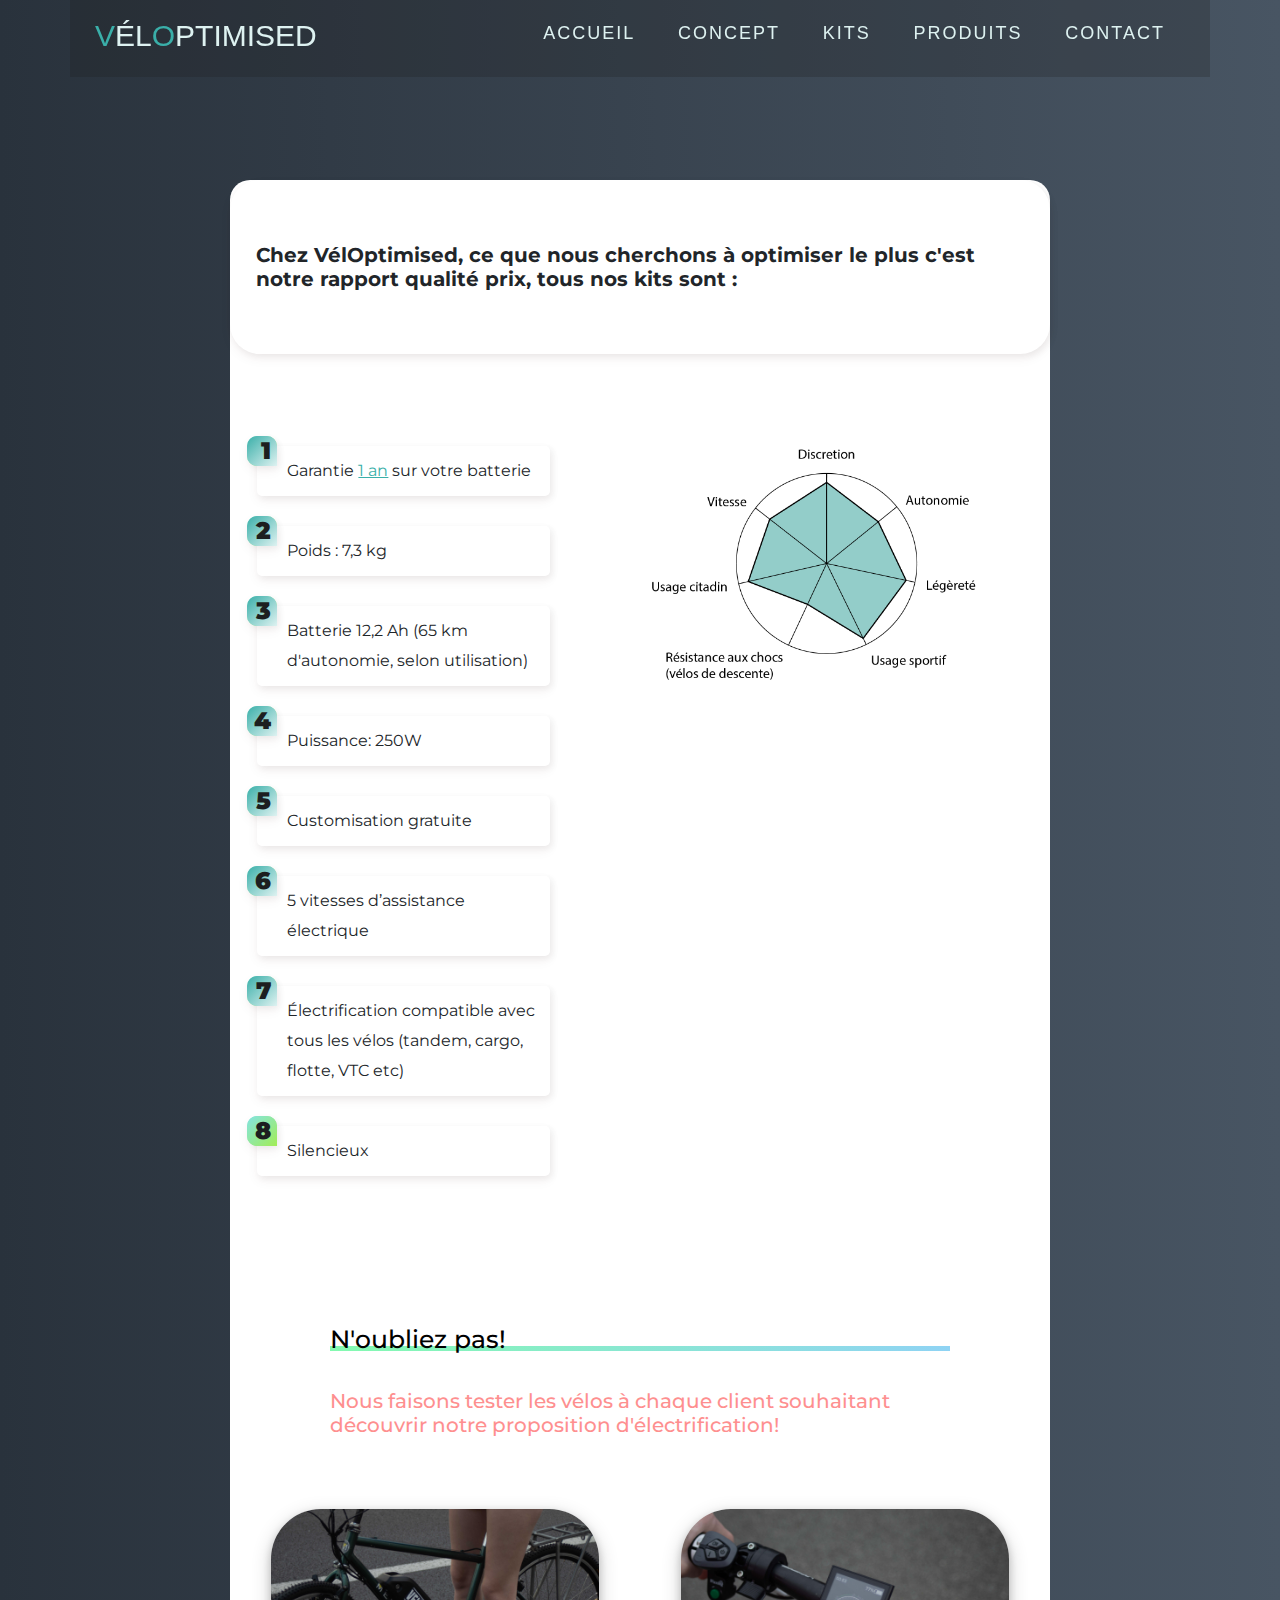
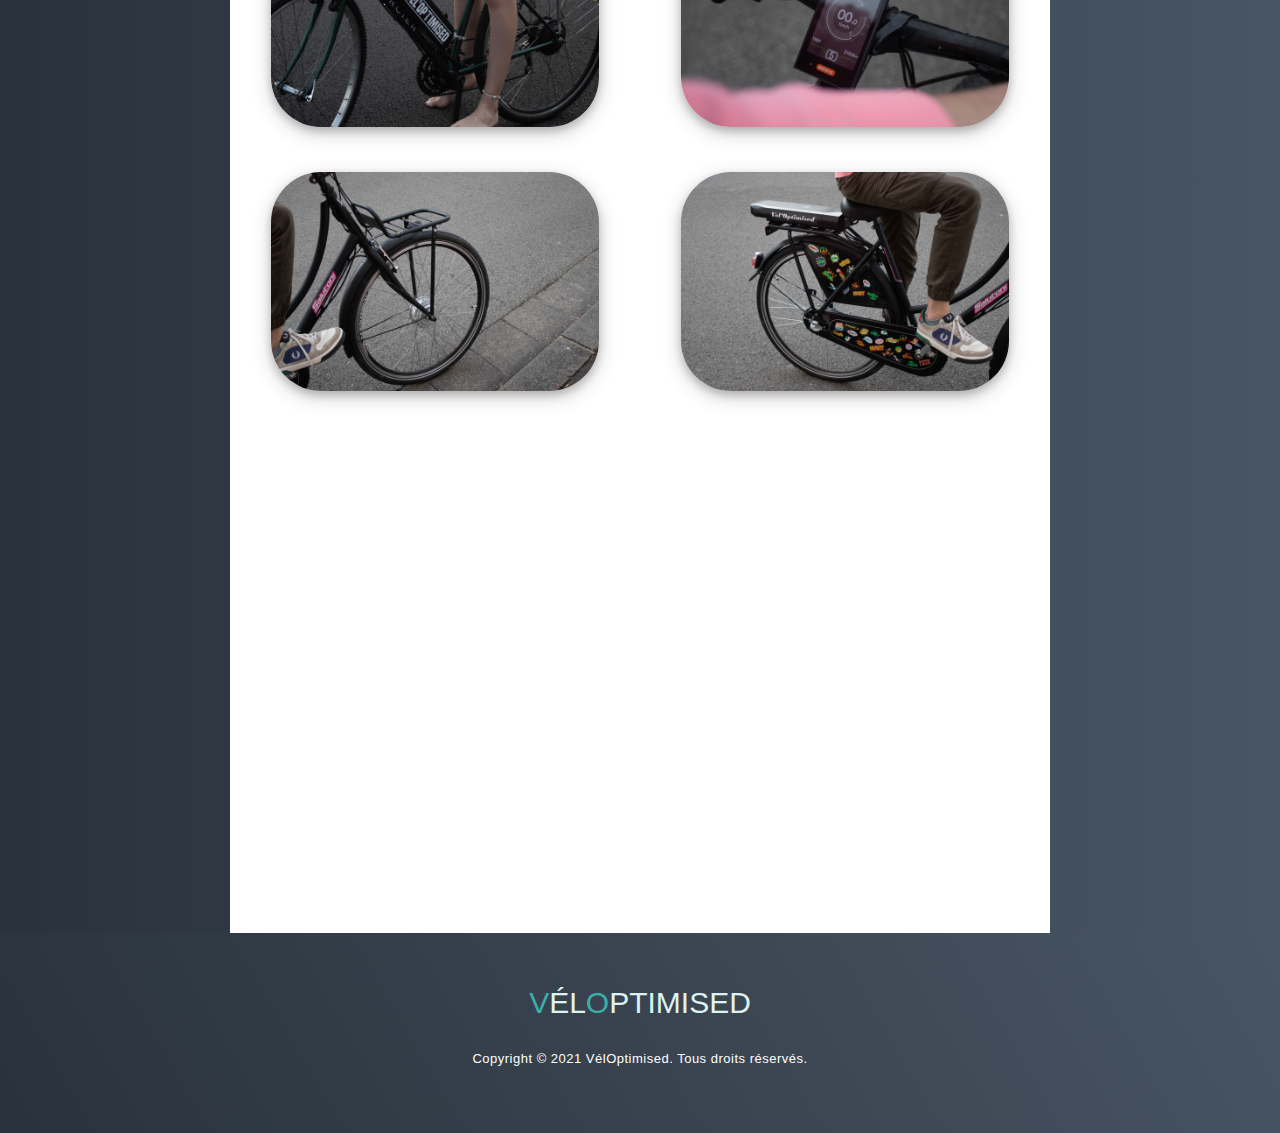
==== produits.html @ c69b6db7 "Added celocity" ====
<!DOCTYPE html>
<html lang="en" dir="ltr">

<head>
  <meta charset="utf-8">
  <meta name="viewport" content="width=device-width, initial-scale=1.0">

  <link rel="icon" href="favicon.ico" />

  <title>Caractéristiques</title>

  <!-- CSS -->
  <link rel="stylesheet" href="css/produitsStyle.css?version=35">
  <!-- GOOGLE FONTS -->
  <link rel="stylesheet" href="https://fonts.googleapis.com/css?family=Montserrat:300, 400, 700&display=swap">
  <!-- BOOTSTRAP CSS -->
  <link rel="stylesheet" href="https://maxcdn.bootstrapcdn.com/bootstrap/4.0.0/css/bootstrap.min.css" integrity="sha384-Gn5384xqQ1aoWXA+058RXPxPg6fy4IWvTNh0E263XmFcJlSAwiGgFAW/dAiS6JXm" crossorigin="anonymous">
    <!-- Query first, then Popper.js, then Bootstrap JS -->
    <script src="https://code.jquery.com/jquery-3.2.1.slim.min.js" integrity="sha384-KJ3o2DKtIkvYIK3UENzmM7KCkRr/rE9/Qpg6aAZGJwFDMVNA/GpGFF93hXpG5KkN" crossorigin="anonymous"></script>
    <script src="https://cdnjs.cloudflare.com/ajax/libs/popper.js/1.12.9/umd/popper.min.js" integrity="sha384-ApNbgh9B+Y1QKtv3Rn7W3mgPxhU9K/ScQsAP7hUibX39j7fakFPskvXusvfa0b4Q" crossorigin="anonymous"></script>
    <script src="https://maxcdn.bootstrapcdn.com/bootstrap/4.0.0/js/bootstrap.min.js" integrity="sha384-JZR6Spejh4U02d8jOt6vLEHfe/JQGiRRSQQxSfFWpi1MquVdAyjUar5+76PVCmYl" crossorigin="anonymous"></script>

</head>


<body>
  <!-- Header -->
  <section id="header">
    <div class="header container">
      <div class="nav-bar">
        <div class="brand">
          <a href="index.html#hero">
            <h1 style="text-decoration: none;"><span>V</span>él<span>O</span>ptimised</h1>
          </a>
        </div>
        <div class="nav-list">
          <div class="hamburger">
            <div class="bar"></div>
          </div>
          <ul>
            <li><a href="index.html#hero" data-after="Home" style="font-weight: 400;">Accueil</a></li>
            <li><a href="index.html#about" data-after="About" style="font-weight: 400;">Concept</a></li>
            <li><a href="index.html#swiperid" data-after="Service" style="font-weight: 400;">Kits</a></li>
            <li><a href="index.html#produit" data-after="Service" style="font-weight: 400;">Produits</a></li>
            <!-- <li><a href="index.html#services" data-after="Service" style="font-weight: 100;">Services</a></li> -->
            <li><a href="contact" data-after="Contact" style="font-weight: 400;">Contact</a></li>
          </ul>
        </div>
      </div>
    </div>
  </section>
  <!-- End Header -->




  <div class="beforeAll" style="background: none;">
    <!-- <div class="intro" style="width: 60%; background-color: white; padding-top: 30px; padding-bottom: 30px; display: flex; flex-direction: column;" >
      <p >
        <h2 style="color:#FE8F8F; font-size: 25px;"class="underline--magical">N'oubliez pas!</h2> 
        <br>
        <h2 style="color:#FE8F8F;">Nous faisons tester les vélos à chaque client souhaitant découvrir notre proposition d'électrification!</h2>
      </p> 
    </div> -->


    <!-- <div class="intro" style="width: 80%;">
      <p >
        <h2 style="color:#FF5C58;"class="underline--magical">Nouveauté:</h2> 
        <h2 style="color:#FF5C58;">Nous faisons tester les vélos à chaque client souhaitant découvrir notre proposition d'électrification!</h2>
      </p> 
    </div> -->
    <div class="all" style="background-color: white; border-radius: 20px;"> 
      
      <div class="intro">
        
        <p>
          <h2>Chez VélOptimised, ce que nous cherchons à optimiser le plus c'est notre rapport qualité prix, tous nos kits sont : </h2>
        </p> 
      </div>

      <div class="caracteristics">
        <ol class="gradient-list">
          <li>Garantie <span style="color: #3AAFA9;text-decoration: underline;">1 an</span> sur votre batterie </li>
          <li>Poids : 7,3 kg</li>
          <li>Batterie 12,2 Ah (65 km d'autonomie, selon utilisation)</li>
          <li>Puissance: 250W </li>
          <li>Customisation gratuite</li>
          <li>5 vitesses d’assistance électrique</li>
          <li>Électrification compatible avec tous les vélos (tandem, cargo, flotte, VTC etc)</li>
          <li>Silencieux</li>
        </ol>
      </div>
      <!-- <div class="img"> -->
        <img class="img" src="img/pPage/betterGraph.png" alt="">
        <!-- <div class="img pasImg" style="flex-direction: column;">
          <p >
            <h2 style="color:#FE8F8F; font-size: 25px;"class="underline--magical">N'oubliez pas!</h2> 
            <br>
            <h2 style="color:#FE8F8F;">Nous faisons tester les vélos à chaque client souhaitant découvrir notre proposition d'électrification!</h2>
          </p> 
        </div> -->
      <!-- </div> -->

      <section id="custo">
        <!-- <img class="customImg" src="./img/custom.jpg" alt="">
      <div class="customRight">
        <h1 >Customisation</h1>
        <p class="custop">Que ce soit « <span>le bolide</span> », « <span>le vélo de loulou</span> » ou « <span>vélociraptor</span> », vous pouvez personnaliser votre vélo avec le nom que vous voulez, et <i style="font-weight: 600;" class="underline--magical">sans frais</i>.</p>
      </div> -->

      
      <p >
            <h2 style="color:#FE8F8F; font-size: 25px;"class="underline--magical">N'oubliez pas!</h2> 
            <br>
            <h2 style="color:#FE8F8F;">Nous faisons tester les vélos à chaque client souhaitant découvrir notre proposition d'électrification!</h2>
          </p> 
      </section>
      
      <div class="reviews">
      
        
        <img src="img/pPage/IMG_1707.jpg" alt="">
        <img src="img/pPage/vel3.jpg" alt="">
        <img src="img/pPage/vel5.jpg" alt="">
        <img src="img/pPage/vel6.jpg" alt="">
      </div>


    </div>
    
    <!-- old custo-->
  </div>
  





  <!-- Footer -->
  <section id="footer">
    <div class="footer container">
      <div class="brand">
        <h1><span>V</span>él<span>O</span>ptimised</h1>
      </div>
      <h2></h2>
      <p>Copyright © 2021 VélOptimised. Tous droits réservés.</p>
    </div>
  </section>
  <!-- End Footer -->
  <script src="./app.js"></script>
</body>

</html>
---- css/produitsStyle.css ----
@import "template.css";

body {
  background-image: linear-gradient(90deg, #29323c 0%, #485563 100%) !important;
  max-width: 100%;
  height: 90%;
}

span {
  color: #3aafa9;
}

.beforeAll {
  margin: 20vh 18vw -15vh 18vw !important;
  background-color: white;
  border-radius: 50px !important;
}

/* .befBeforeAll {
	padding: 0 10vw 0 10vw;
} */

.all {
  display: grid;
  grid-template-columns: 1fr 1fr;
  grid-template-rows: 10% 1fr 100px 2fr;
  /* margin: 20vh 20vh -20vh 20vh; */

  font-size: 16px;
  line-height: 30px;
  /* padding: 0 5vh 0 5vh; */
  font-size: 16px;
  font-family: "Montserrat";
}

.intro {
  grid-column-start: 1;
  grid-column-end: 4;
  grid-row-start: 1;

  display: flex;
  justify-content: center;
  align-items: center;
  margin-bottom: 5vh;

  box-shadow: 0.25rem 0.25rem 0.6rem rgba(0, 0, 0, 0.05),
    0 0.5rem 1.125rem rgba(75, 0, 0, 0.05);
  border-radius: 30px;
  height: 70%;
  font-size: 16px;
  font-family: "Montserrat";
}

.intro h2 {
  font-weight: 700;
  margin: auto 2vw;
}

.caracteristic {
  grid-column-start: 1;
  grid-column-end: 2;
  grid-row-start: 2;
  margin-bottom: 10vh;
}

/* LIST STYLE */

/* box-shadow */
ol.gradient-list > li::before,
ol.gradient-list > li {
  box-shadow: 0.25rem 0.25rem 0.6rem rgba(0, 0, 0, 0.05),
    0 0.5rem 1.125rem rgba(75, 0, 0, 0.05);
}

/*** STYLE ***/
*,
*:before,
*:after {
  box-sizing: border-box;
}

ol.gradient-list {
  counter-reset: gradient-counter;
  list-style: none;
  margin: 1.75rem 0;
  padding: 0 10vh 0 3vh;
}
ol.gradient-list > li {
  background: white;
  border-radius: 0 0.5rem 0.5rem 0.5rem;
  counter-increment: gradient-counter;
  margin-top: 1rem;
  min-height: 3rem;
  padding: 1rem 1rem 1rem 3rem;
  position: relative;
}
ol.gradient-list > li::before,
ol.gradient-list > li::after {
  background: linear-gradient(135deg, #83e4e2 0%, #a2ed56 100%);
  border-radius: 1rem 1rem 0 1rem;
  content: "";
  height: 3rem;
  left: -1rem;
  overflow: hidden;
  position: absolute;
  top: -1rem;
  width: 3rem;
}
ol.gradient-list > li::before {
  align-items: flex-end;
  content: counter(gradient-counter);
  color: #1d1f20;
  display: flex;
  font: 900 1.5em/1 "Montserrat";
  justify-content: flex-end;
  padding: 0.125em 0.25em;
  z-index: 1;
}
ol.gradient-list > li:nth-child(10n + 1):before {
  background: linear-gradient(135deg, #3aafa9 0%, #def2f1 100%);
}
ol.gradient-list > li:nth-child(10n + 2):before {
  background: linear-gradient(135deg, #3aafa9 0%, #def2f1 100%);
}
ol.gradient-list > li:nth-child(10n + 3):before {
  background: linear-gradient(135deg, #3aafa9 0%, #def2f1 100%);
}
ol.gradient-list > li:nth-child(10n + 4):before {
  background: linear-gradient(135deg, #3aafa9 0%, #def2f1 100%);
}
ol.gradient-list > li:nth-child(10n + 5):before {
  background: linear-gradient(135deg, #3aafa9 0%, #def2f1 100%);
}
ol.gradient-list > li:nth-child(10n + 6):before {
  background: linear-gradient(135deg, #3aafa9 0%, #def2f1 100%);
}
ol.gradient-list > li:nth-child(10n + 7):before {
  background: linear-gradient(135deg, #3aafa9 0%, #def2f1 100%);
}
ol.gradient-list > li + li {
  margin-top: 3rem;
}

/* End LIST STYLE */

.img {
  grid-column-start: 2;
  grid-column-end: 3;
  grid-row-start: 2;

  /* padding: 10vh; */
  /* box-shadow: 0.25rem 0.25rem 0.6rem rgba(0, 0, 0, 0.05), 0 0.5rem 1.125rem rgba(75, 0, 0, 0.05); */
  border-radius: 50px;

  display: flex;
  justify-content: center;
  align-items: center;

  width: 95%;
  height: auto;
}

.img > img {
  /* width: 100%;
	height: 100%; */

  width: fit-content;
}

.underline--magical {
  color: black !important;
  background-image: linear-gradient(120deg, #84fab0 0%, #8fd3f4 100%);
  background-repeat: no-repeat;
  background-size: 100% 0.2em;
  background-position: 0 88%;
  transition: background-size 0.25s ease-in;
}

.underline--magical:hover {
  background-size: 100% 88%;
}

#custo {
  /* display: grid;
  grid-column: 1/3;
  grid-row-start: 3;
  grid-template-columns: 1fr 1fr;
  grid-template-rows: 1fr;
  margin-bottom: 50px;
  margin-top: -100px; */

  display: block;
  padding: 20px 100px;
  margin-top: 100px;
  grid-row-start: 3;
  grid-column: 1/3;
}

.customRight p {
  margin-top: 50px;
  font-size: 2rem !important;
  line-height: 2.5rem !important;
  font-weight: 300 !important;
  letter-spacing: 0.05rem !important;
}

#custo img {
  width: 300px;
  height: 300px;
  margin-right: 0;
  border-radius: 5px;
  margin-left: auto;
  margin-right: auto;
}

/* REVIEWS */

.reviews {
  grid-column-start: 1;
  grid-column-end: 3;
  grid-row-start: 3;
  margin-top: 30vh !important;
  margin-bottom: 40vh;

  display: flex;
  flex-wrap: wrap;
  justify-content: space-around;
}

.reviews > img {
  width: 40%;
  height: auto;
  border-radius: 50px;
  margin-top: 5vh;
  box-shadow: 0 4px 8px 0 rgba(0, 0, 0, 0.2), 0 6px 20px 0 rgba(0, 0, 0, 0.19);
}

/* .card {
	position: fixed;
	margin: 40vh 5vh 10vh 5vh;
    display: flex;
    background-color: white;
    flex-direction: column;
    align-items: center;
    /* padding: 10% 0 2% 0; 
    width: 35%; */
/* padding: 8rem 0 2rem 0;
    box-shadow: 0 4px 8px 0 rgba(0, 0, 0, 0.2), 0 6px 20px 0 rgba(0, 0, 0, 0.19);
    background-image: url("../img/pPage/bg-pattern-card.svg");
    background-repeat: repeat-x;
    background-size: 62.30529595015577vh;
	flex-grow: 1;
	border-radius: 40px;
	-webkit-backdrop-filter: hue-rotate(99deg);
}  */

/* .card:last-child {
	filter: hue-rotate(99deg);
} */

/* .card img {
	border-radius: 50%;
    border: 5px solid white;
    background-color: white;
	width: 15vh;
	margin-top: 9vh;
}

.card span {
    color: #a2b29f;
    margin: 7px;
}

.description {
	padding: 1vh 1.5vw 3vh 1.5vw;
} */

/* End REVIEWS */

@media only screen and (max-width: 1200px) {
  #custo {
    /* grid-column-start: 1;
    grid-row-start: 3;
    display: grid;
    grid-template-columns: 1fr;
    grid-template-rows: 1fr 1fr;
    margin-top: 800px;
    margin-bottom: -200px;
    width: 60vw;
    padding: 0 8vw 0 8vw; */
    grid-row-start: 4;
  }

  .customRight {
    padding: 1.25rem;
  }
  .customRight p {
    margin-top: 50px;
    font-size: 1.75rem !important;
    line-height: 2.5rem !important;
    font-weight: 300 !important;
    letter-spacing: 0.05rem !important;
  }

  .all {
    display: grid;
    grid-template-columns: 1fr 1fr;
    grid-template-rows: 10% 12% 1fr 100px 50%;
  }

  .intro {
    /* font-size: 13px; */
    padding: 5vh 3vw;
  }

  .img {
    grid-column-start: 1;
    grid-column-end: 4;
    grid-row-start: 2;

    display: flex;
    justify-content: center;
    align-items: center;
    width: 60%;
    margin-left: auto;
    margin-right: auto;
    /* height: 60%; */
  }

  .caracteristic {
    grid-column-start: 1;
    grid-column-end: 4;
    grid-row-start: 3;
  }

  .reviews {
    margin-top: 0 !important;
    grid-column-start: 1;
    grid-column-end: 4;
    grid-row-start: 5;
    display: flex;
    flex-direction: column;
    justify-content: center;
    align-items: center;
  }

  .reviews h1 {
    margin-top: 55vh;
  }

  .reviews .card {
    margin: 20px 0;
  }

  .reviews .card img:last-child {
    visibility: hidden;
  }
}

@media only screen and (max-width: 1200px) {
  .nouveaute.intro p h2 {
    background-color: red;
    font-size: 12px;
  }
  .intro h2 {
    font-size: 16px;
  }
  .all {
    grid-template-columns: 1fr;
    grid-template-rows: 10% 40vh 1fr;
  }
  .img {
    width: 40vw;
    height: auto;
  }
  .pasImg {
    display: none;
  }
  .reviews img {
    width: 80%;
  }
  .caracteristic {
    margin-top: -30vh !important;
  }
}

@media only screen and (max-width: 750px) {
  .all {
    grid-template-columns: 1fr;
    grid-template-rows: 10% 40vh 1fr 1fr;
  }
  .img {
    width: 90%;
    height: auto;
  }

  .beforeAll {
    margin: 20vh 8vw -15vh 8vw !important;
  }
  #custo {
    /* margin: 1000px 0 -200px 0px !important;
    grid-column-start: 1;
    grid-row-start: 3; */
  }
  #custo img {
    width: 100%;
    height: 350px;
  }
}
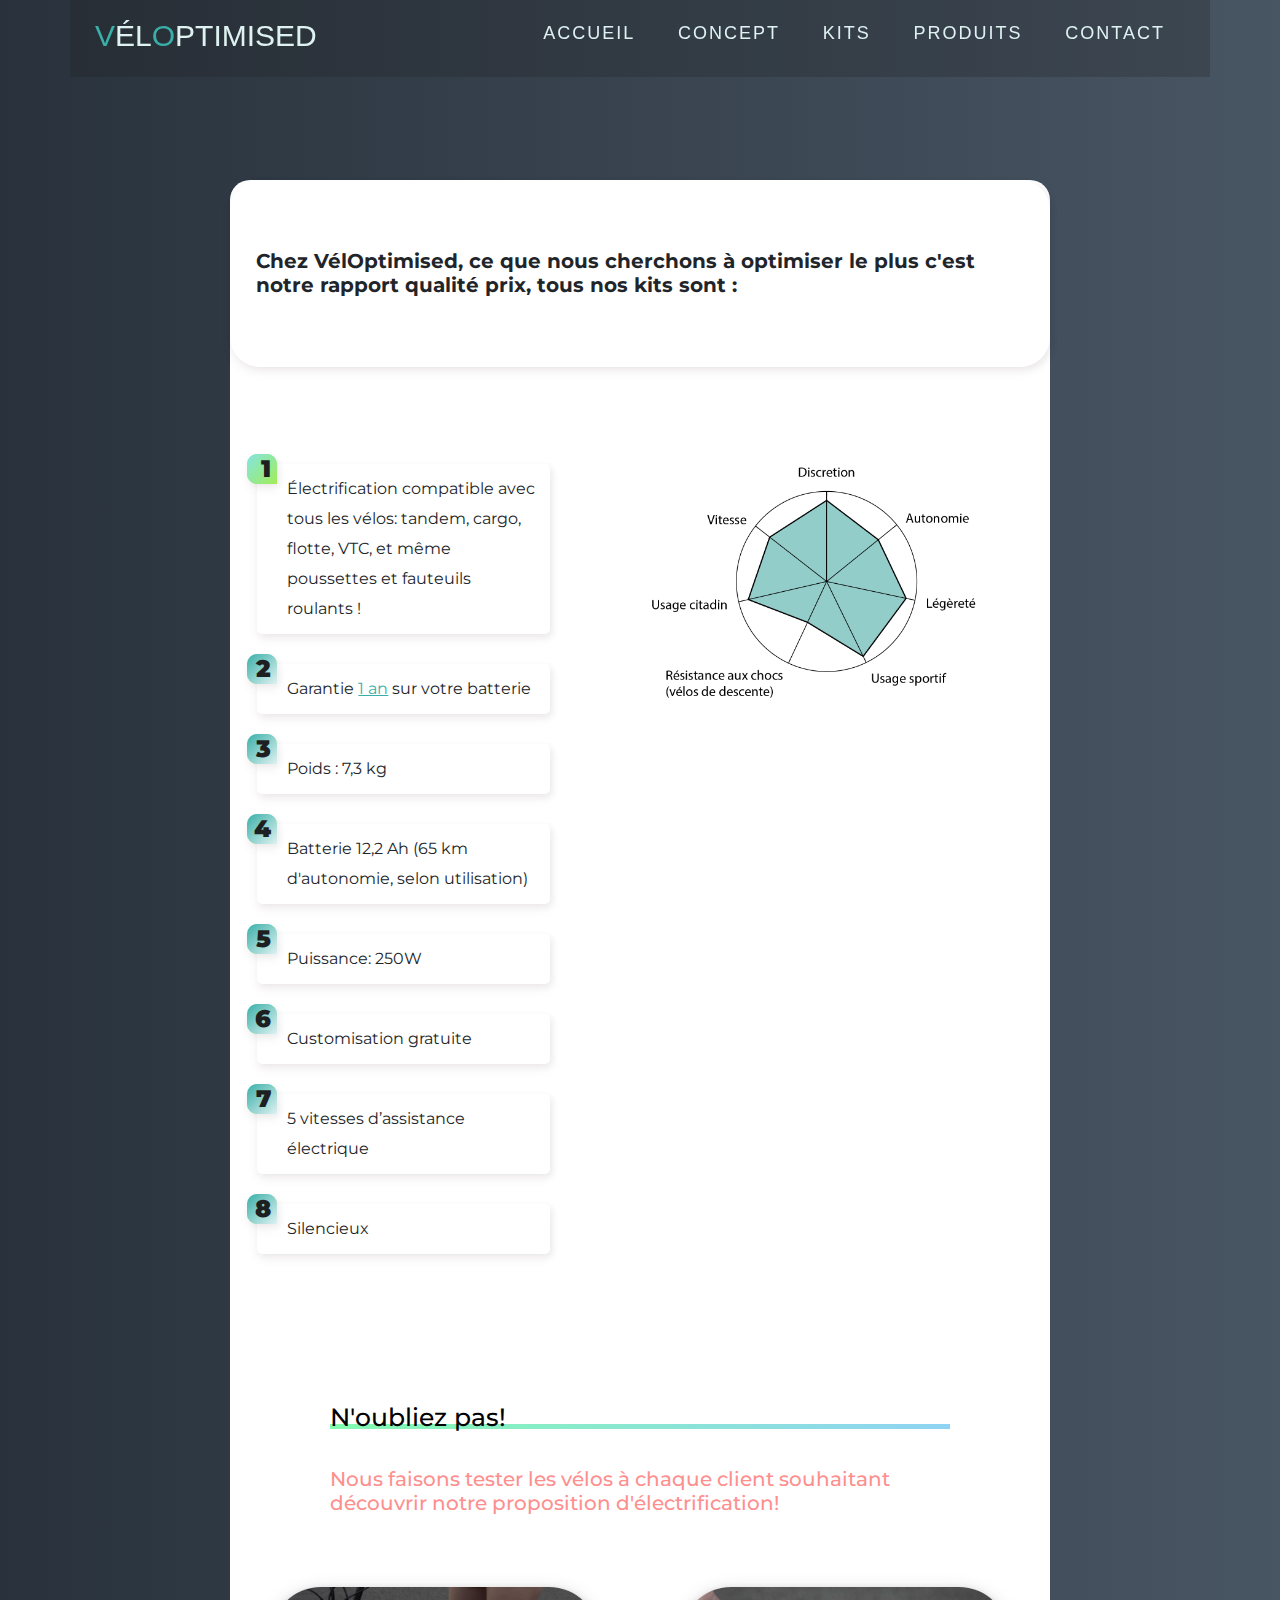
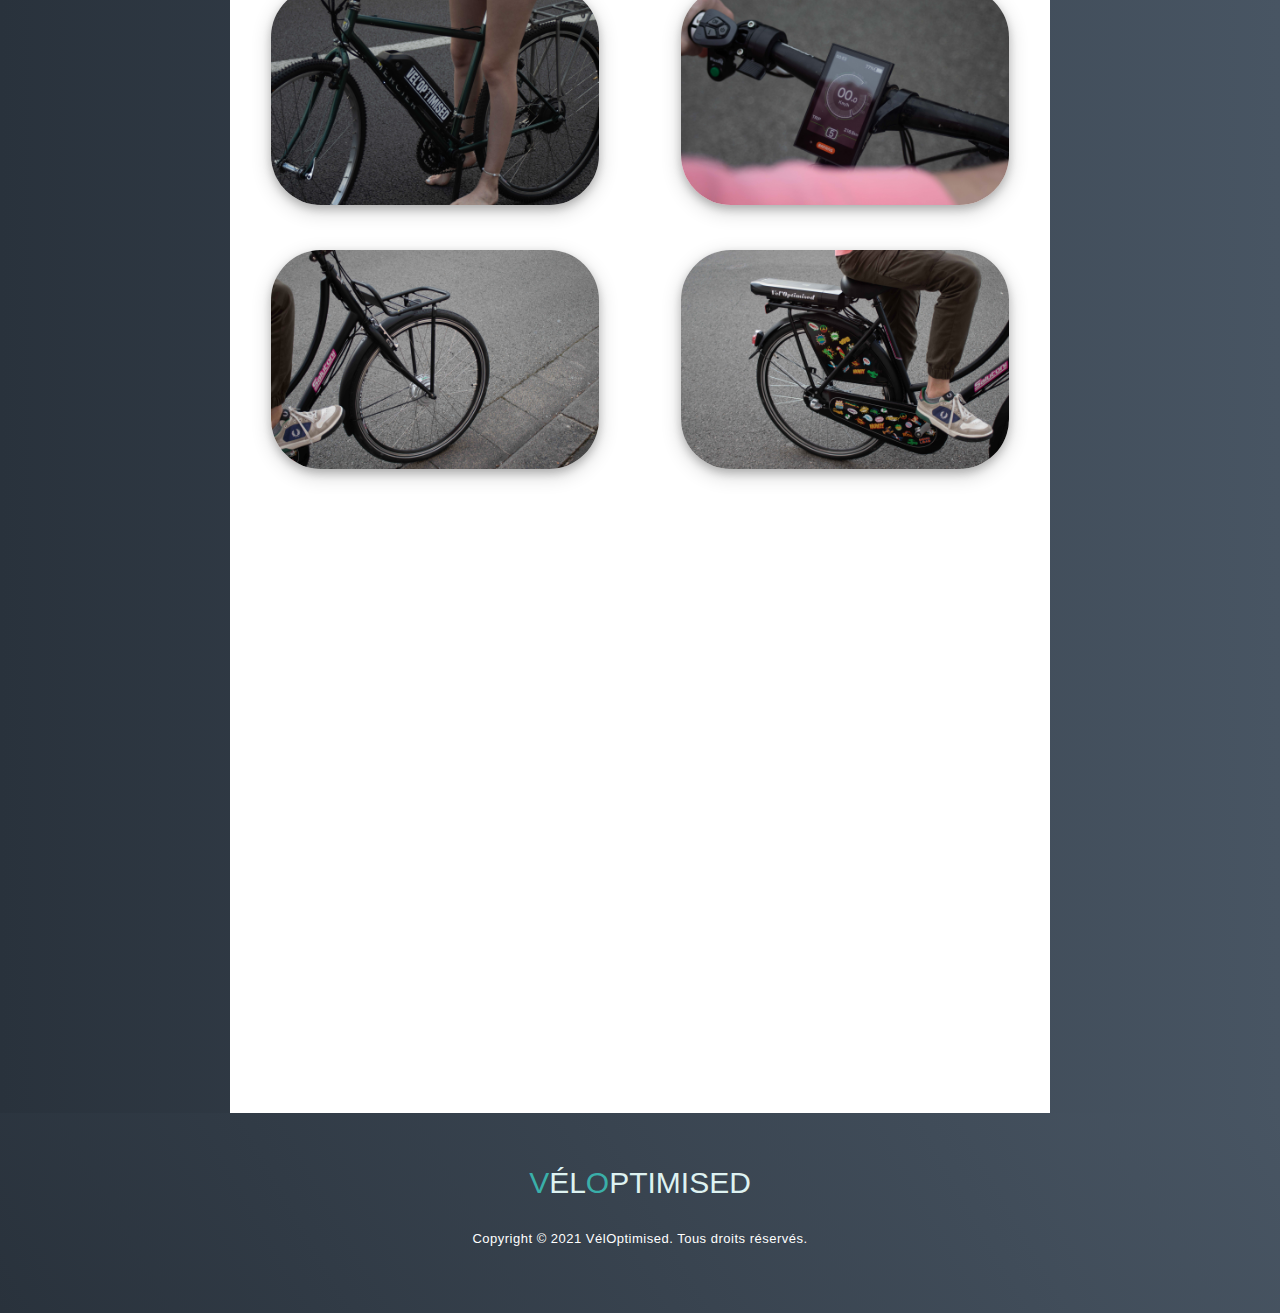
==== commit 6ffc03be: "added lazy loading" ====
--- a/produits.html
+++ b/produits.html
@@ -10,7 +10,7 @@
   <title>Caractéristiques</title>
 
   <!-- CSS -->
-  <link rel="stylesheet" href="css/produitsStyle.css?version=35">
+  <link rel="stylesheet" href="css/produitsStyle.css?version=36">
   <!-- GOOGLE FONTS -->
   <link rel="stylesheet" href="https://fonts.googleapis.com/css?family=Montserrat:300, 400, 700&display=swap">
   <!-- BOOTSTRAP CSS -->
@@ -81,13 +81,13 @@
 
       <div class="caracteristics">
         <ol class="gradient-list">
+          <li>Électrification compatible avec tous les vélos: tandem, cargo, flotte, VTC, et même poussettes et fauteuils roulants !</li>
           <li>Garantie <span style="color: #3AAFA9;text-decoration: underline;">1 an</span> sur votre batterie </li>
           <li>Poids : 7,3 kg</li>
           <li>Batterie 12,2 Ah (65 km d'autonomie, selon utilisation)</li>
           <li>Puissance: 250W </li>
           <li>Customisation gratuite</li>
           <li>5 vitesses d’assistance électrique</li>
-          <li>Électrification compatible avec tous les vélos (tandem, cargo, flotte, VTC etc)</li>
           <li>Silencieux</li>
         </ol>
       </div>
--- a/css/produitsStyle.css
+++ b/css/produitsStyle.css
@@ -116,9 +116,9 @@
   padding: 0.125em 0.25em;
   z-index: 1;
 }
-ol.gradient-list > li:nth-child(10n + 1):before {
-  background: linear-gradient(135deg, #3aafa9 0%, #def2f1 100%);
-}
+/* ol.gradient-list > li:nth-child(10n + 1):before {
+  background: linear-gradient(135deg, #3aafa9 0%, #def2f1 100%);
+} */
 ol.gradient-list > li:nth-child(10n + 2):before {
   background: linear-gradient(135deg, #3aafa9 0%, #def2f1 100%);
 }
@@ -135,6 +135,9 @@
   background: linear-gradient(135deg, #3aafa9 0%, #def2f1 100%);
 }
 ol.gradient-list > li:nth-child(10n + 7):before {
+  background: linear-gradient(135deg, #3aafa9 0%, #def2f1 100%);
+}
+ol.gradient-list > li:nth-child(10n + 8):before {
   background: linear-gradient(135deg, #3aafa9 0%, #def2f1 100%);
 }
 ol.gradient-list > li + li {
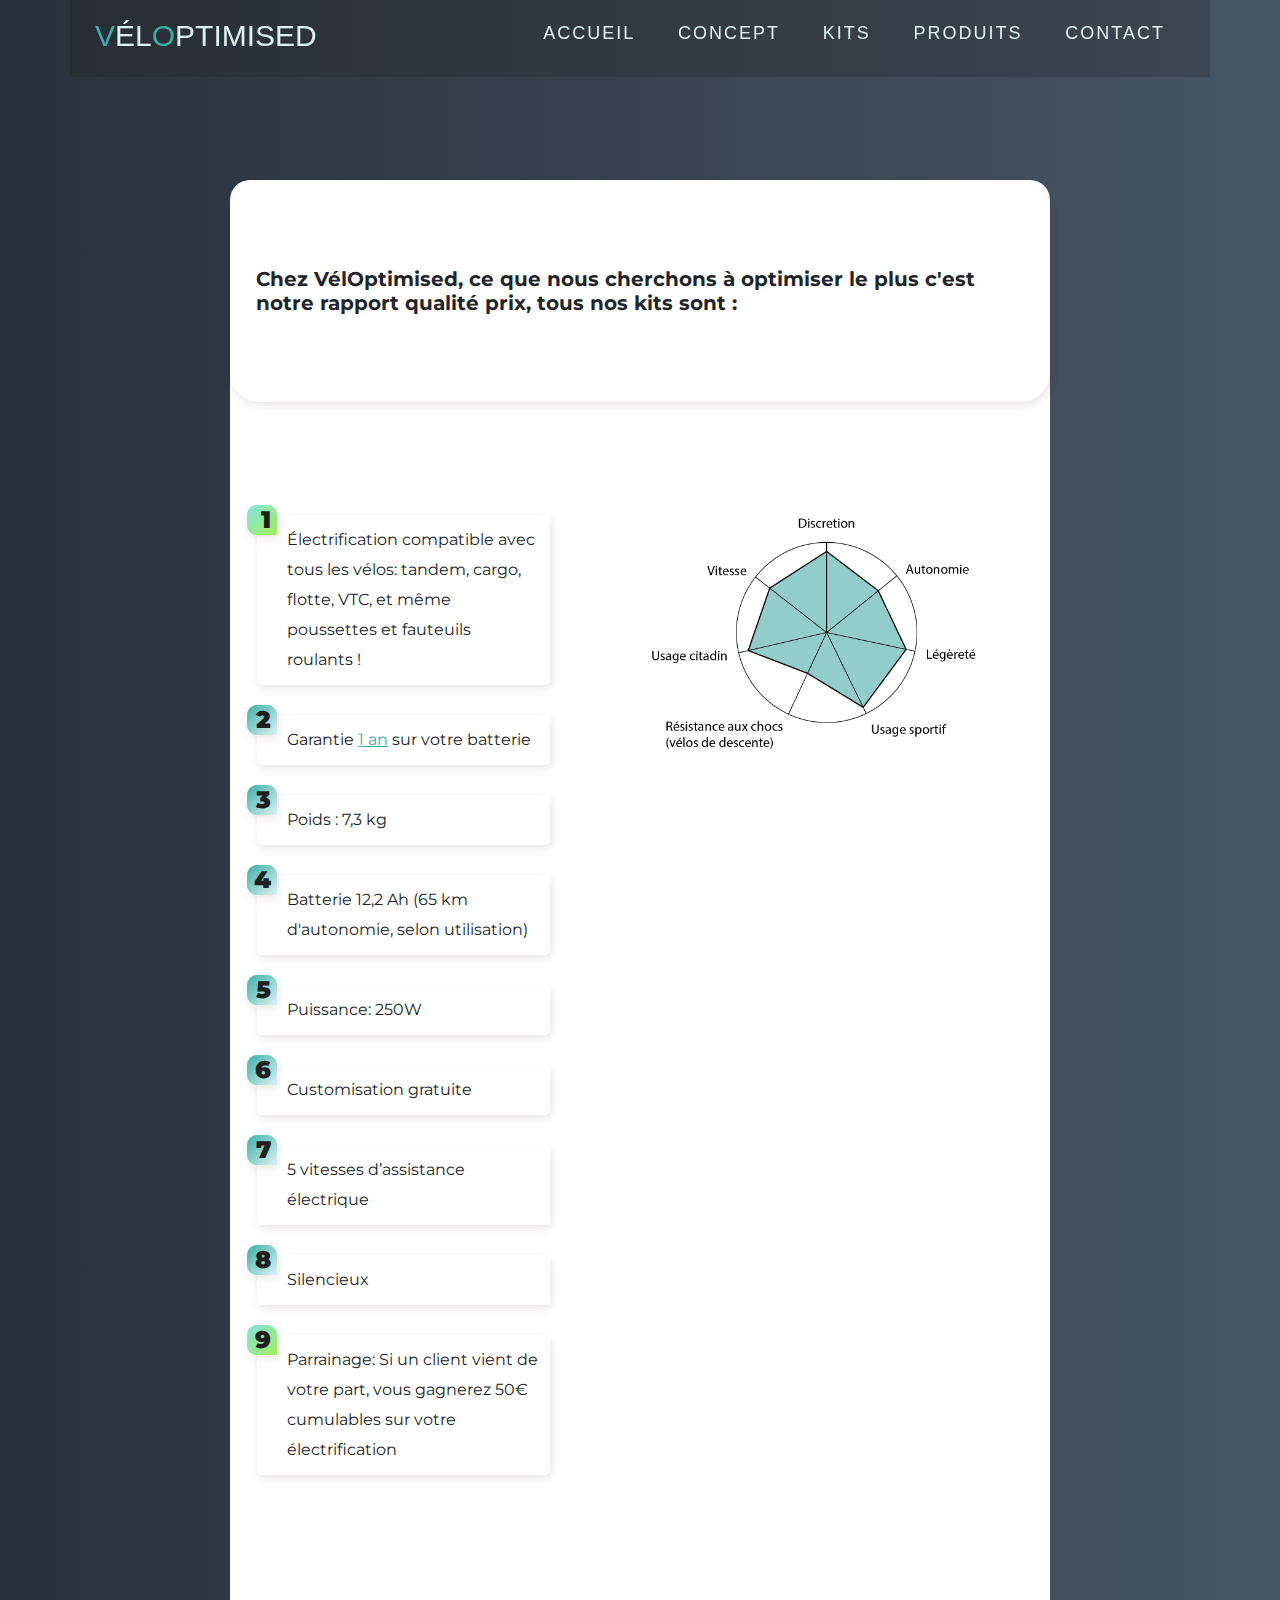
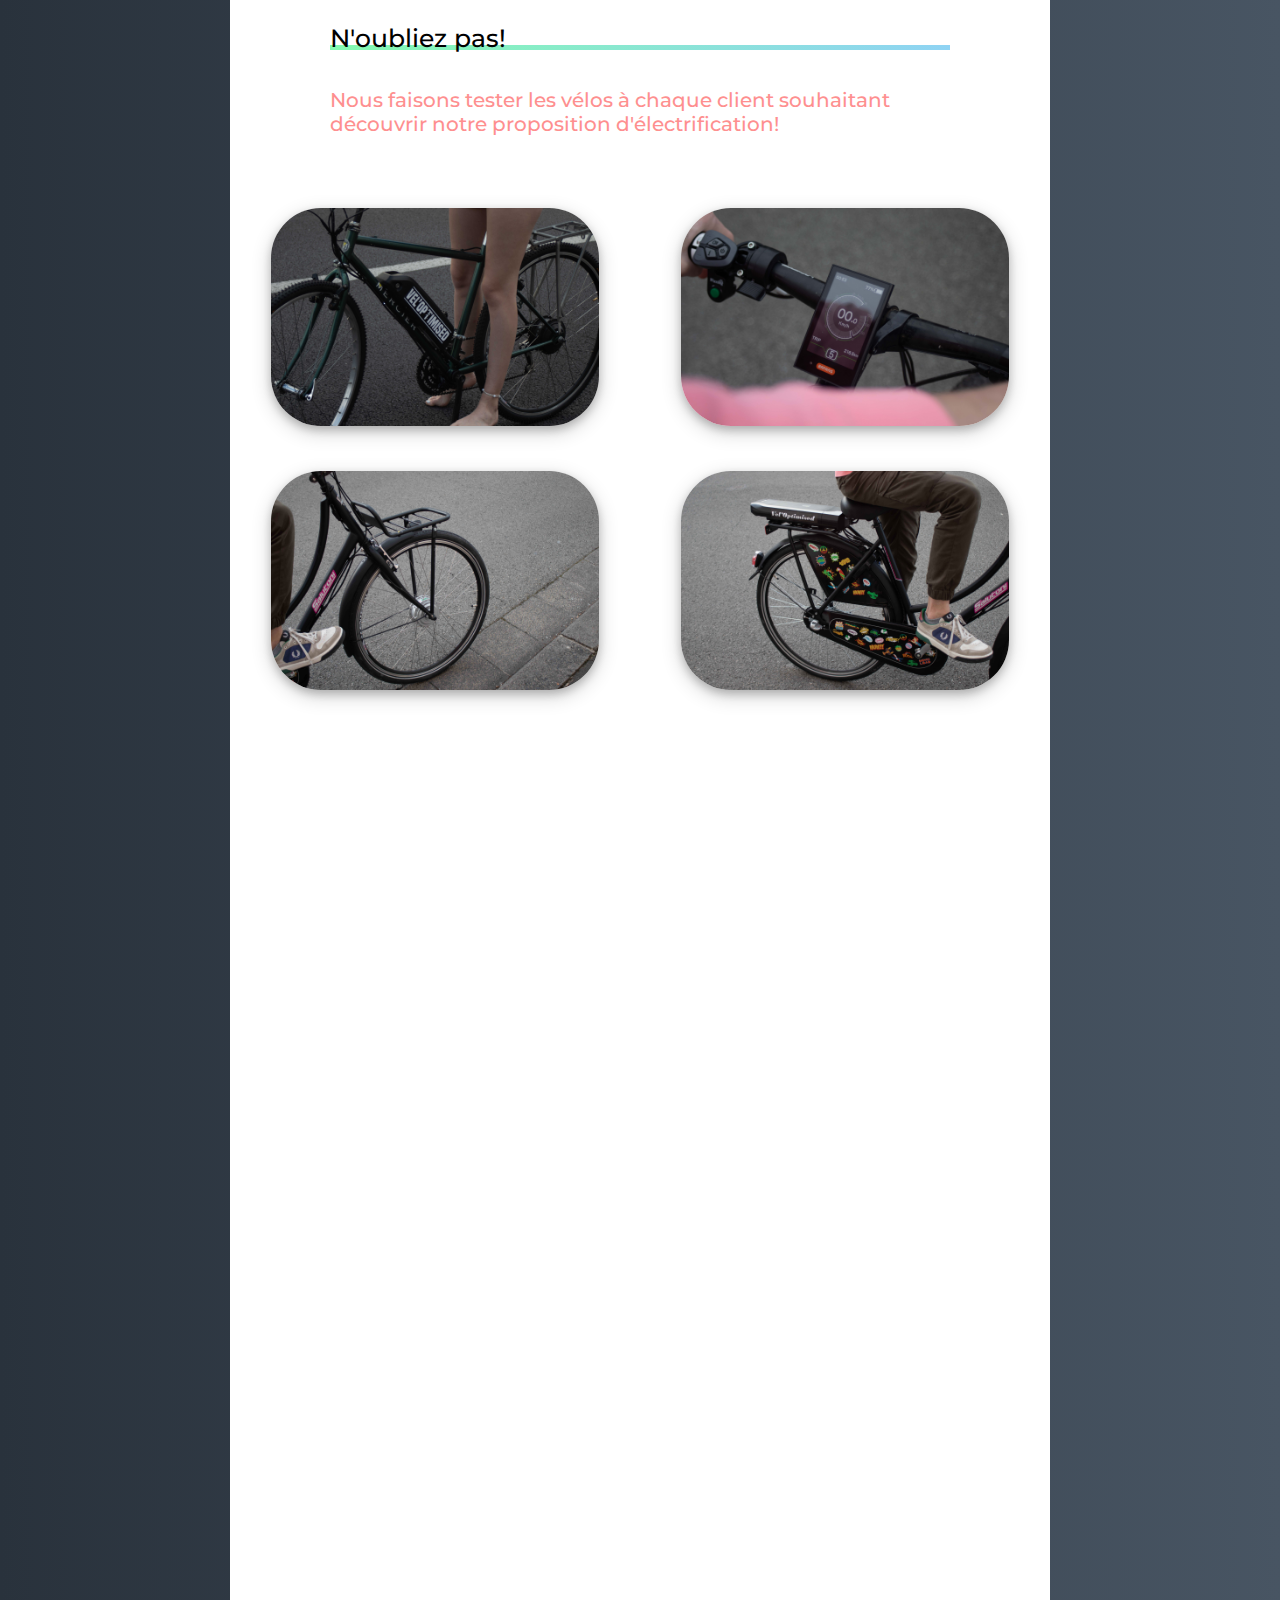
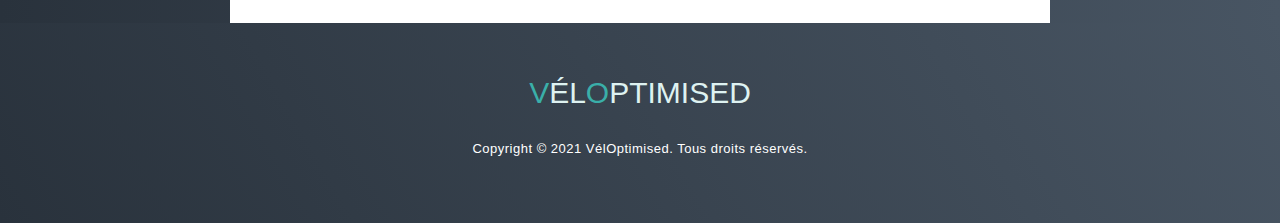
==== commit 9c642778: "nouvelle vignette et choix text pub" ====
--- a/produits.html
+++ b/produits.html
@@ -89,6 +89,7 @@
           <li>Customisation gratuite</li>
           <li>5 vitesses d’assistance électrique</li>
           <li>Silencieux</li>
+          <li>Parrainage: Si un client vient de votre part, vous gagnerez 50€ cumulables sur votre électrification</li>
         </ol>
       </div>
       <!-- <div class="img"> -->
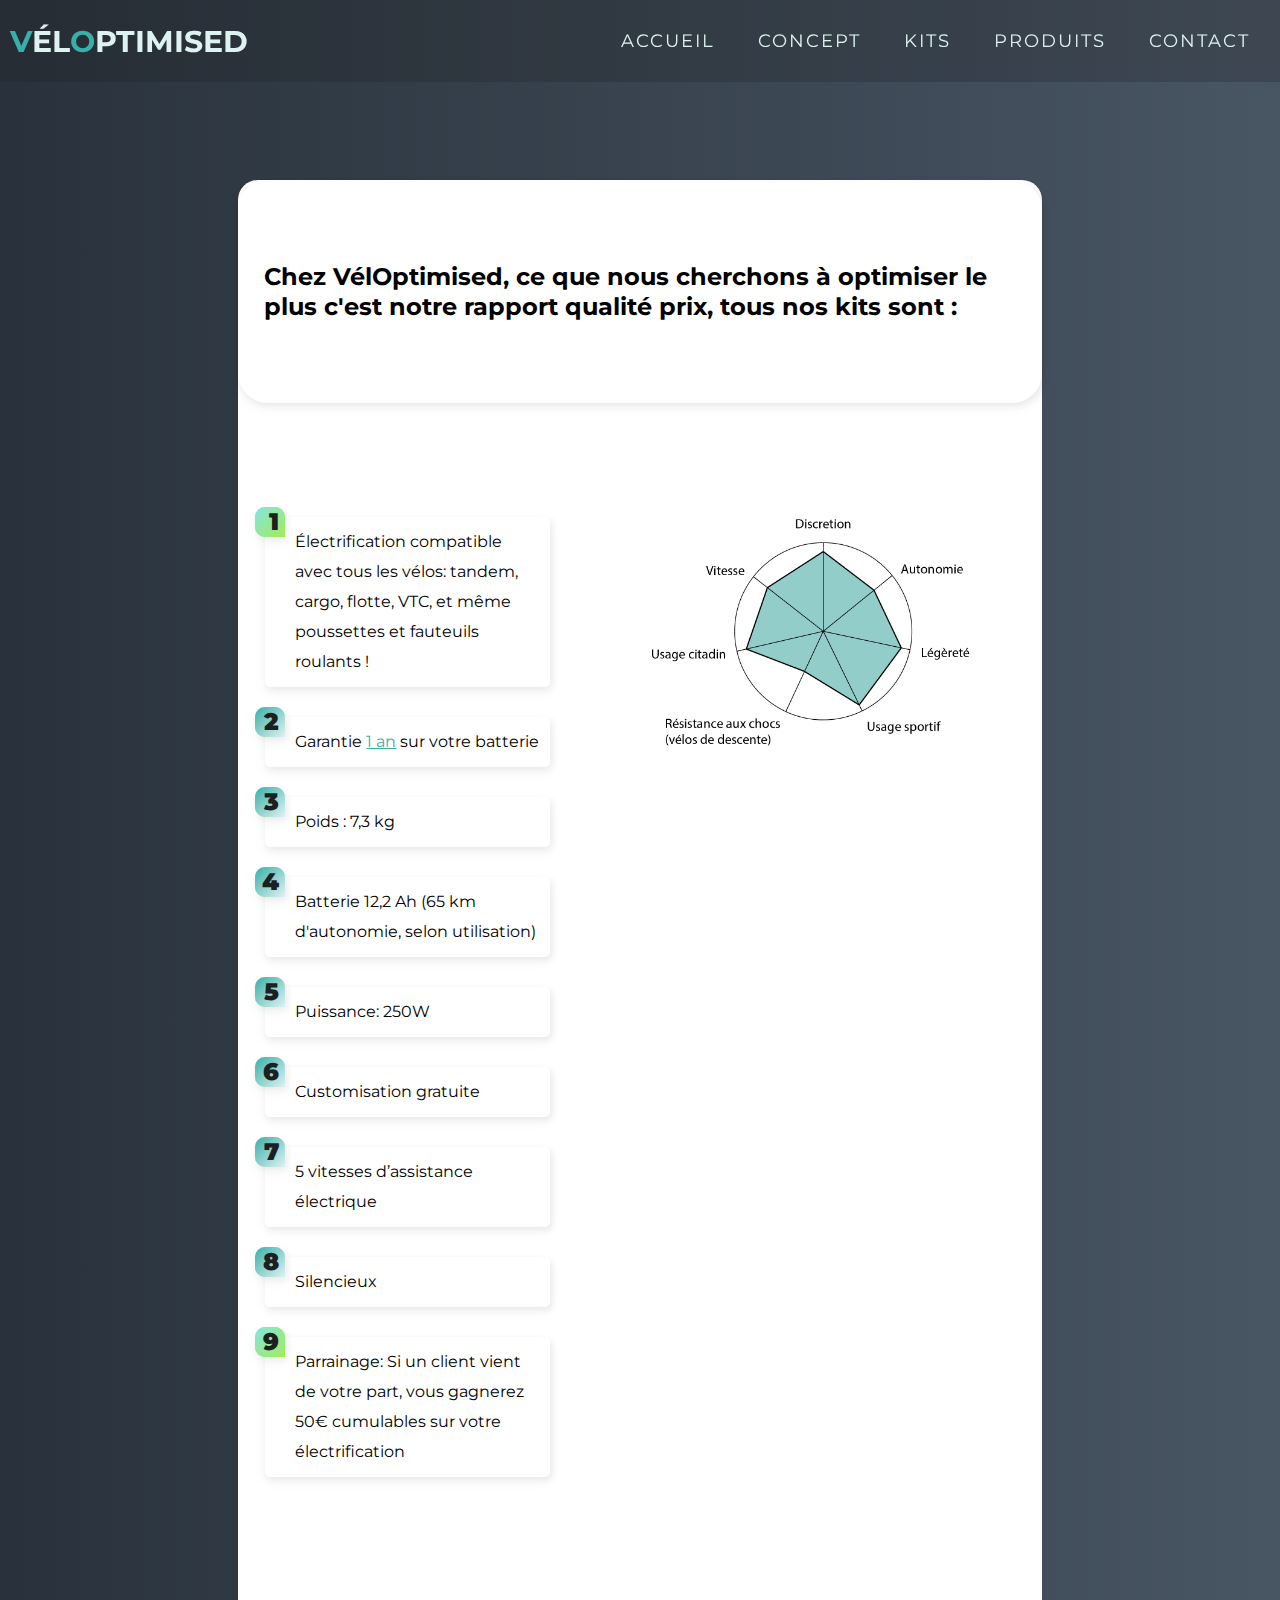
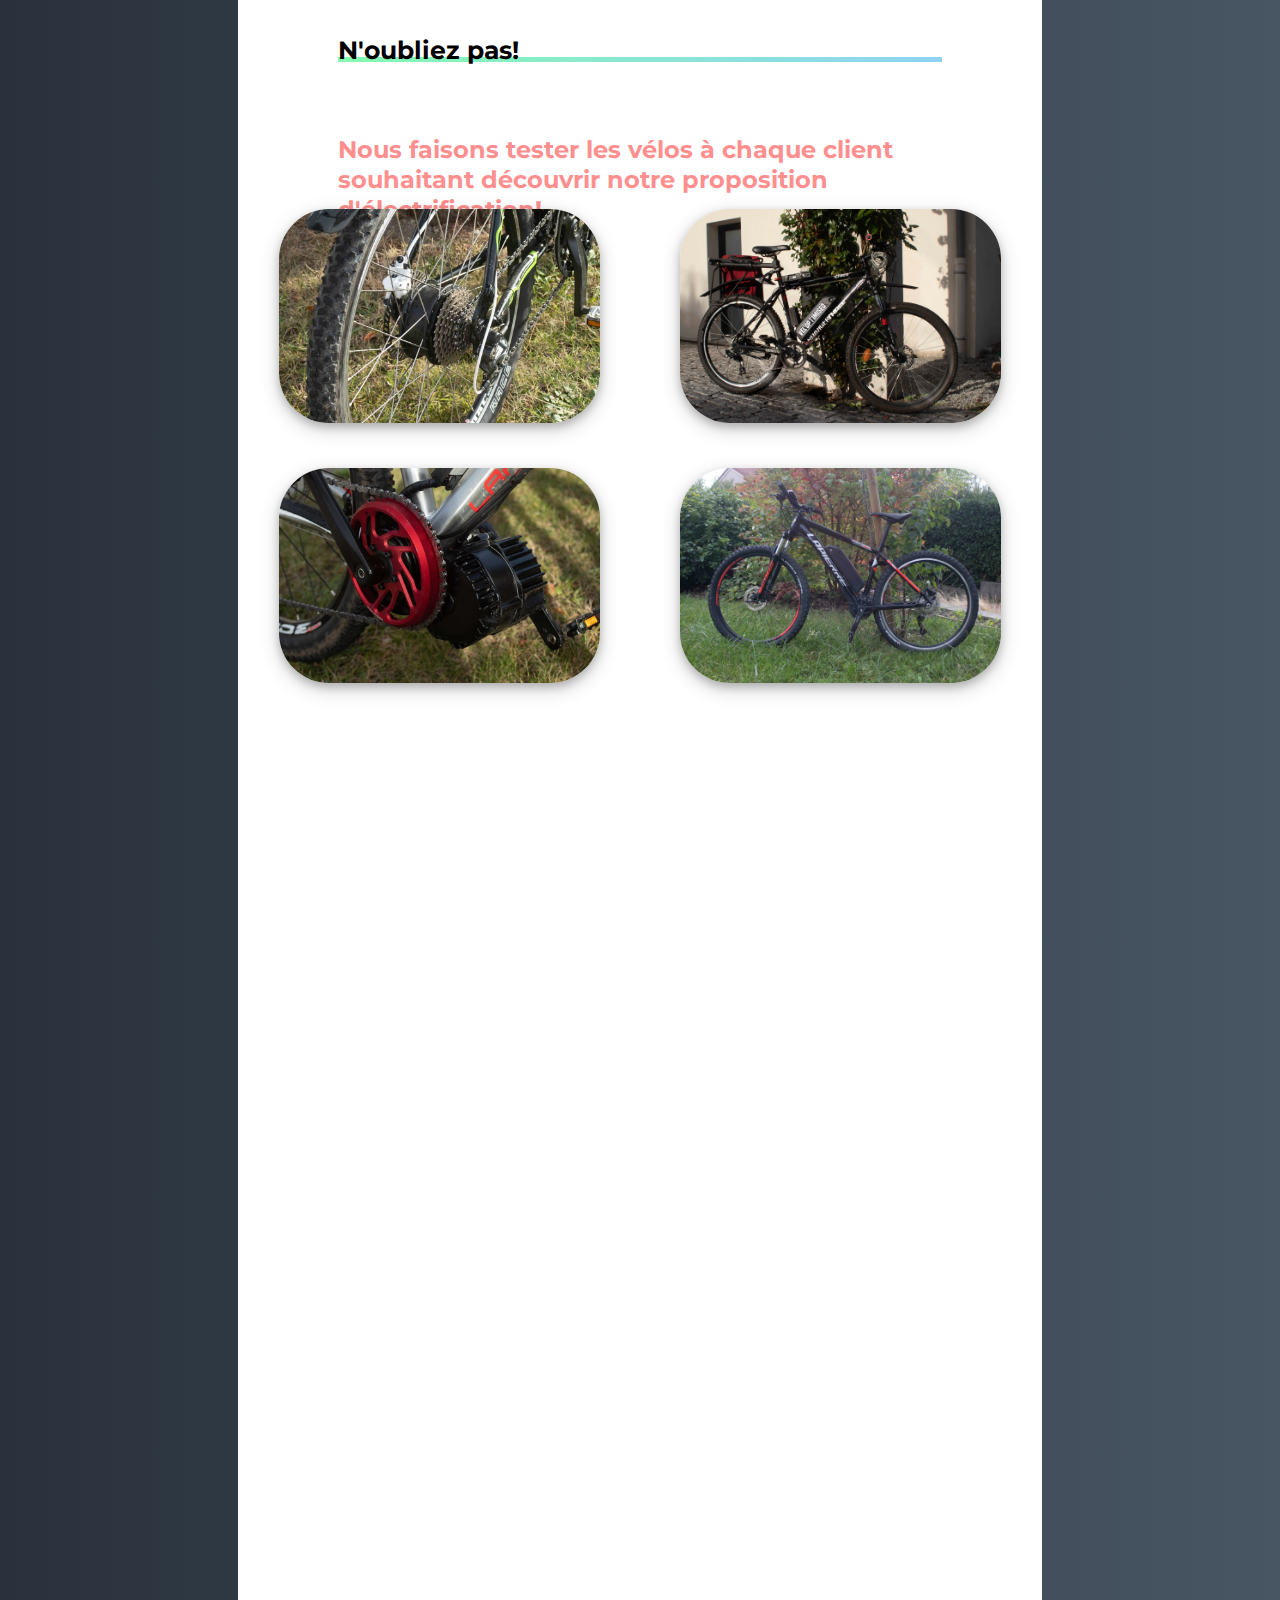
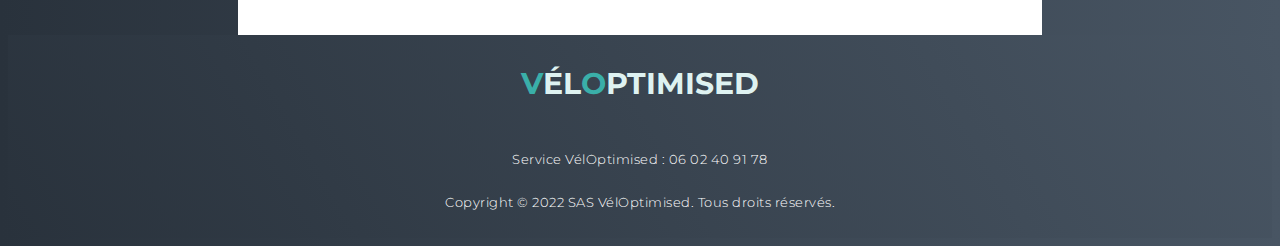
==== commit 98daa538: "huge dev update" ====
--- a/produits.html
+++ b/produits.html
@@ -13,12 +13,7 @@
   <link rel="stylesheet" href="css/produitsStyle.css?version=36">
   <!-- GOOGLE FONTS -->
   <link rel="stylesheet" href="https://fonts.googleapis.com/css?family=Montserrat:300, 400, 700&display=swap">
-  <!-- BOOTSTRAP CSS -->
-  <link rel="stylesheet" href="https://maxcdn.bootstrapcdn.com/bootstrap/4.0.0/css/bootstrap.min.css" integrity="sha384-Gn5384xqQ1aoWXA+058RXPxPg6fy4IWvTNh0E263XmFcJlSAwiGgFAW/dAiS6JXm" crossorigin="anonymous">
-    <!-- Query first, then Popper.js, then Bootstrap JS -->
-    <script src="https://code.jquery.com/jquery-3.2.1.slim.min.js" integrity="sha384-KJ3o2DKtIkvYIK3UENzmM7KCkRr/rE9/Qpg6aAZGJwFDMVNA/GpGFF93hXpG5KkN" crossorigin="anonymous"></script>
-    <script src="https://cdnjs.cloudflare.com/ajax/libs/popper.js/1.12.9/umd/popper.min.js" integrity="sha384-ApNbgh9B+Y1QKtv3Rn7W3mgPxhU9K/ScQsAP7hUibX39j7fakFPskvXusvfa0b4Q" crossorigin="anonymous"></script>
-    <script src="https://maxcdn.bootstrapcdn.com/bootstrap/4.0.0/js/bootstrap.min.js" integrity="sha384-JZR6Spejh4U02d8jOt6vLEHfe/JQGiRRSQQxSfFWpi1MquVdAyjUar5+76PVCmYl" crossorigin="anonymous"></script>
+  
 
 </head>
 
@@ -55,21 +50,7 @@
 
 
   <div class="beforeAll" style="background: none;">
-    <!-- <div class="intro" style="width: 60%; background-color: white; padding-top: 30px; padding-bottom: 30px; display: flex; flex-direction: column;" >
-      <p >
-        <h2 style="color:#FE8F8F; font-size: 25px;"class="underline--magical">N'oubliez pas!</h2> 
-        <br>
-        <h2 style="color:#FE8F8F;">Nous faisons tester les vélos à chaque client souhaitant découvrir notre proposition d'électrification!</h2>
-      </p> 
-    </div> -->
 
-
-    <!-- <div class="intro" style="width: 80%;">
-      <p >
-        <h2 style="color:#FF5C58;"class="underline--magical">Nouveauté:</h2> 
-        <h2 style="color:#FF5C58;">Nous faisons tester les vélos à chaque client souhaitant découvrir notre proposition d'électrification!</h2>
-      </p> 
-    </div> -->
     <div class="all" style="background-color: white; border-radius: 20px;"> 
       
       <div class="intro">
@@ -92,24 +73,10 @@
           <li>Parrainage: Si un client vient de votre part, vous gagnerez 50€ cumulables sur votre électrification</li>
         </ol>
       </div>
-      <!-- <div class="img"> -->
-        <img class="img" src="img/pPage/betterGraph.png" alt="">
-        <!-- <div class="img pasImg" style="flex-direction: column;">
-          <p >
-            <h2 style="color:#FE8F8F; font-size: 25px;"class="underline--magical">N'oubliez pas!</h2> 
-            <br>
-            <h2 style="color:#FE8F8F;">Nous faisons tester les vélos à chaque client souhaitant découvrir notre proposition d'électrification!</h2>
-          </p> 
-        </div> -->
-      <!-- </div> -->
+
+        <img class="img" src="img/pPage/veloptimised_produit_graph-2.png" alt="">
 
       <section id="custo">
-        <!-- <img class="customImg" src="./img/custom.jpg" alt="">
-      <div class="customRight">
-        <h1 >Customisation</h1>
-        <p class="custop">Que ce soit « <span>le bolide</span> », « <span>le vélo de loulou</span> » ou « <span>vélociraptor</span> », vous pouvez personnaliser votre vélo avec le nom que vous voulez, et <i style="font-weight: 600;" class="underline--magical">sans frais</i>.</p>
-      </div> -->
-
       
       <p >
             <h2 style="color:#FE8F8F; font-size: 25px;"class="underline--magical">N'oubliez pas!</h2> 
@@ -121,10 +88,10 @@
       <div class="reviews">
       
         
-        <img src="img/pPage/IMG_1707.jpg" alt="">
-        <img src="img/pPage/vel3.jpg" alt="">
-        <img src="img/pPage/vel5.jpg" alt="">
-        <img src="img/pPage/vel6.jpg" alt="">
+        <img src="img/pPage/veloptimised_produit_1_jan2022.jpg" alt="">
+        <img src="img/pPage/veloptimised_produit_2_jan2022.webp" alt="">
+        <img src="img/pPage/veloptimised_produit_3_jan2022.jpg" alt="">
+        <img src="img/pPage/veloptimised_produit_4_jan2022.webp" alt="">
       </div>
 
 
@@ -145,7 +112,8 @@
         <h1><span>V</span>él<span>O</span>ptimised</h1>
       </div>
       <h2></h2>
-      <p>Copyright © 2021 VélOptimised. Tous droits réservés.</p>
+      <p>Service VélOptimised : 06 02 40 91 78</p>
+      <p>Copyright © 2022 SAS VélOptimised. Tous droits réservés.</p>
     </div>
   </section>
   <!-- End Footer -->
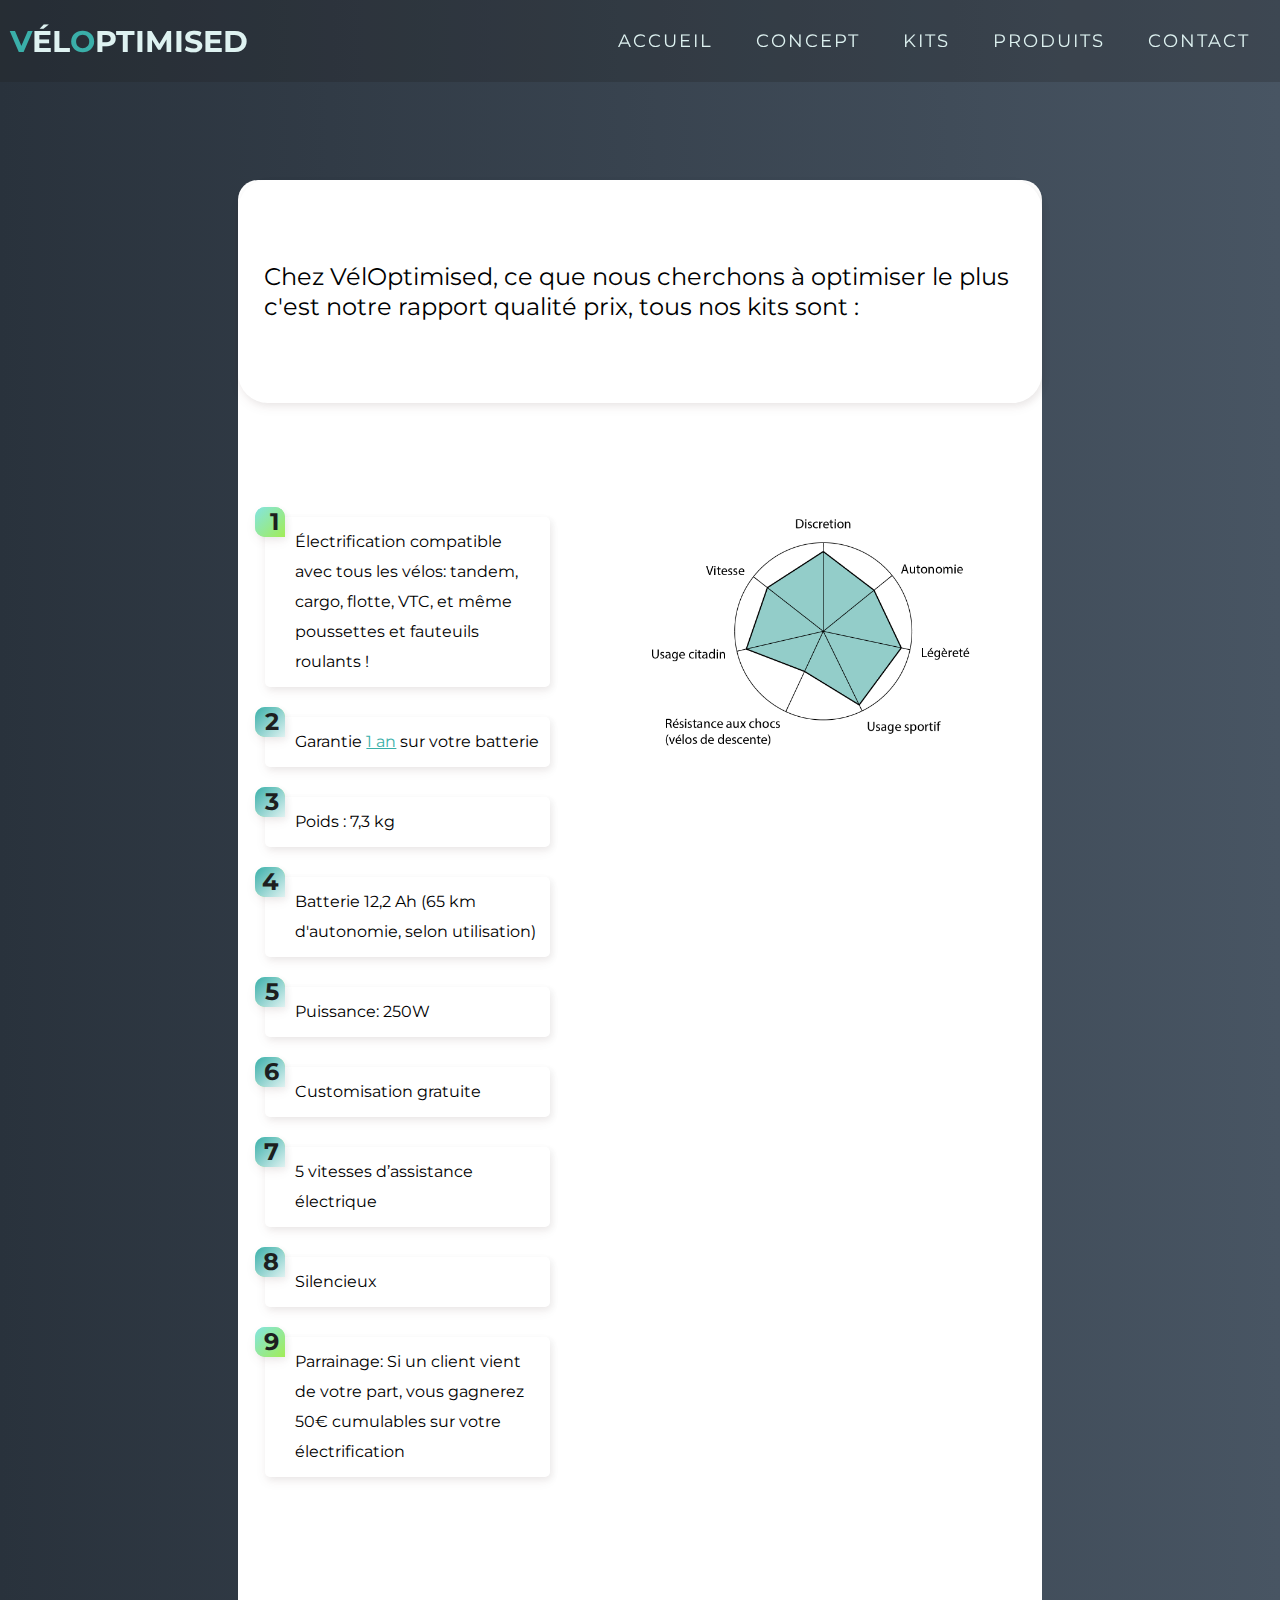
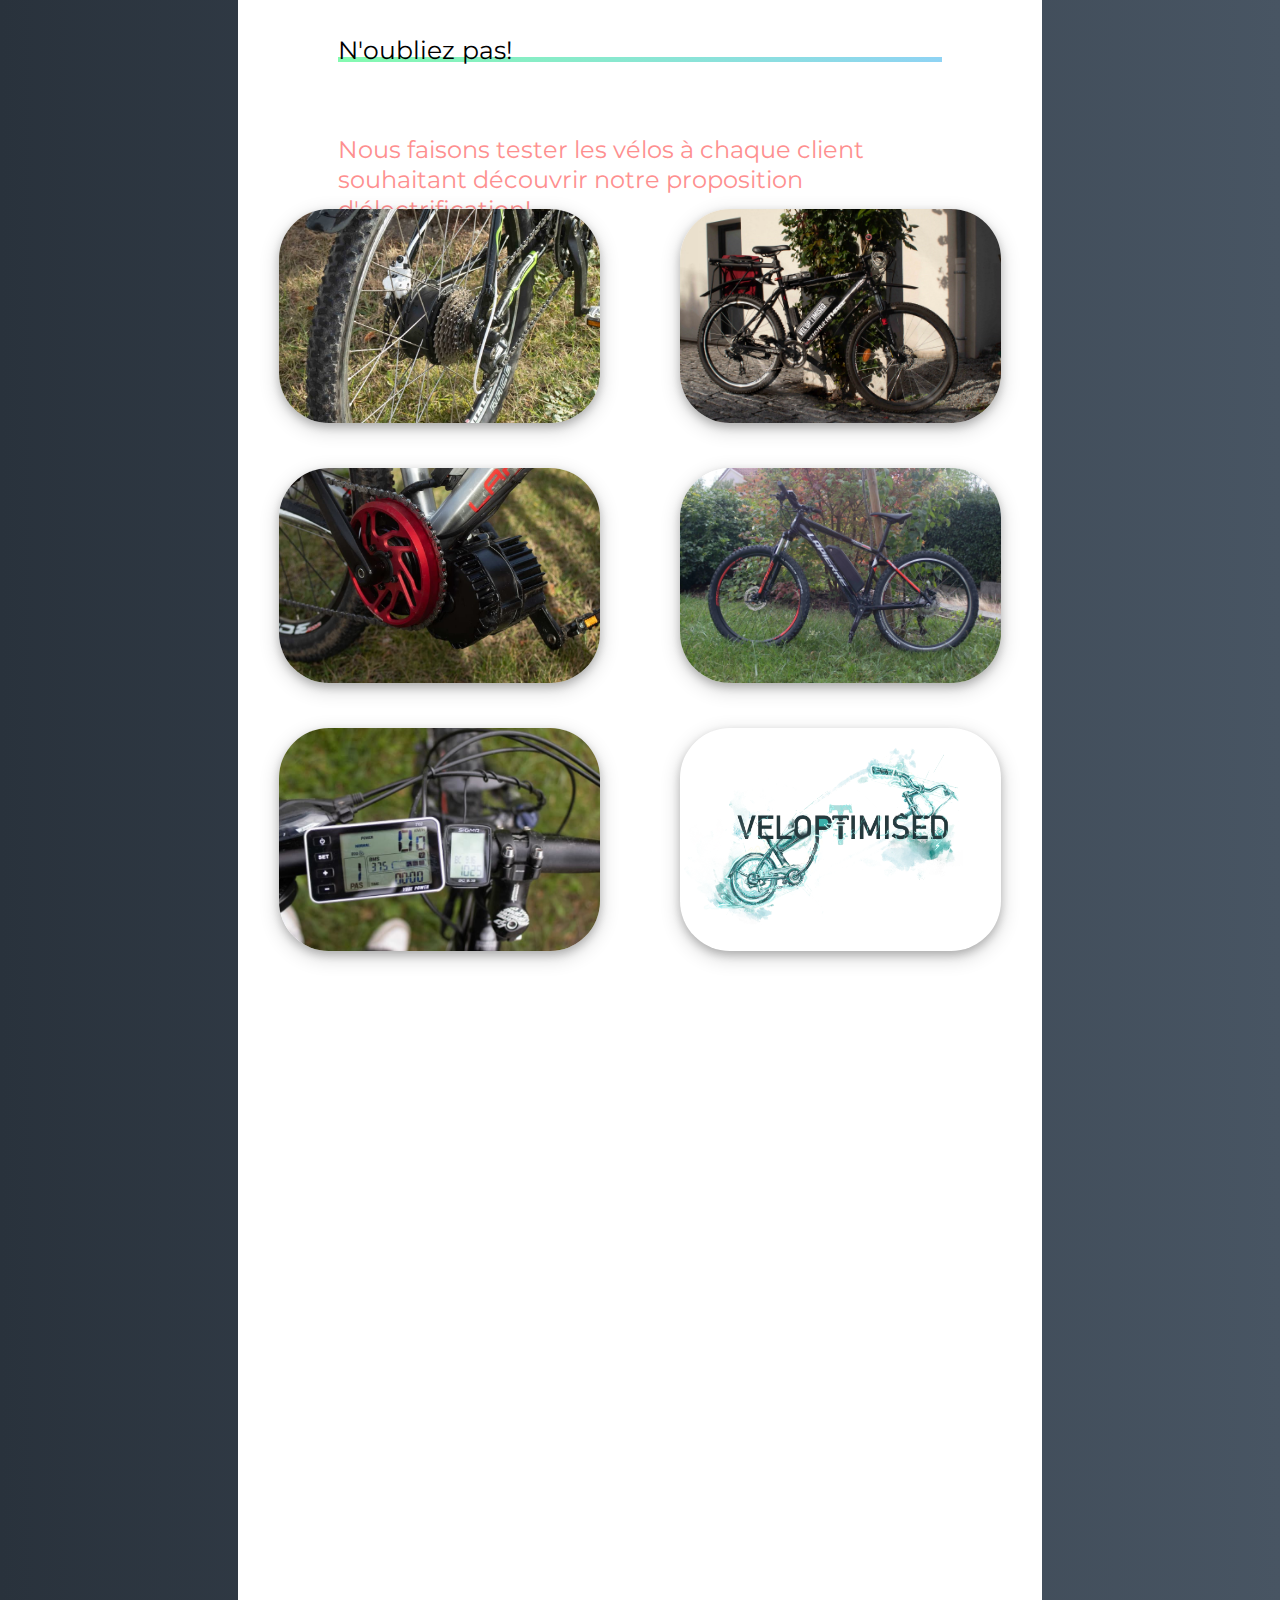
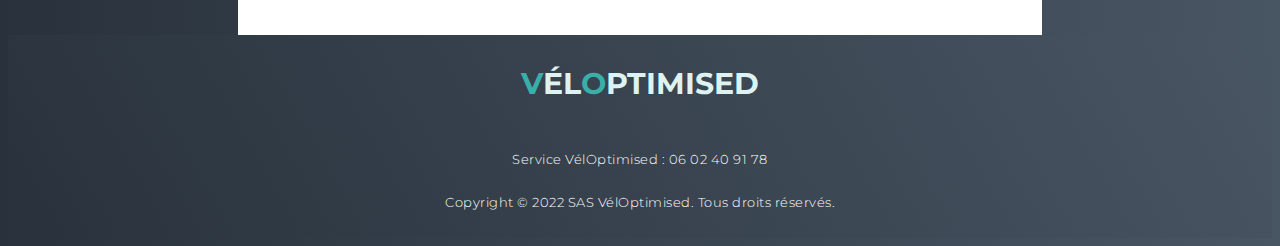
==== commit ccf3813a: "all fonts and libraries are now internals + changed pics in produt page" ====
--- a/produits.html
+++ b/produits.html
@@ -12,7 +12,7 @@
   <!-- CSS -->
   <link rel="stylesheet" href="css/produitsStyle.css?version=36">
   <!-- GOOGLE FONTS -->
-  <link rel="stylesheet" href="https://fonts.googleapis.com/css?family=Montserrat:300, 400, 700&display=swap">
+  <!-- <link rel="stylesheet" href="https://fonts.googleapis.com/css?family=Montserrat:300, 400, 700&display=swap"> -->
   
 
 </head>
@@ -79,9 +79,9 @@
       <section id="custo">
       
       <p >
-            <h2 style="color:#FE8F8F; font-size: 25px;"class="underline--magical">N'oubliez pas!</h2> 
+            <h2 style="color:#FE8F8F; font-size: 25px; font-weight: 400;"class="underline--magical">N'oubliez pas!</h2> 
             <br>
-            <h2 style="color:#FE8F8F;">Nous faisons tester les vélos à chaque client souhaitant découvrir notre proposition d'électrification!</h2>
+            <h2 style="color:#FE8F8F;font-weight: 400;">Nous faisons tester les vélos à chaque client souhaitant découvrir notre proposition d'électrification!</h2>
           </p> 
       </section>
       
@@ -92,6 +92,8 @@
         <img src="img/pPage/veloptimised_produit_2_jan2022.webp" alt="">
         <img src="img/pPage/veloptimised_produit_3_jan2022.jpg" alt="">
         <img src="img/pPage/veloptimised_produit_4_jan2022.webp" alt="">
+        <img src="img/pPage/veloptimised_produit_5_jan2022.jpg" alt="">
+        <img src="img/pPage/veloptimised_logo-3D_jan2022.webp" alt="">
       </div>
 
 
--- a/css/produitsStyle.css
+++ b/css/produitsStyle.css
@@ -1,4 +1,25 @@
 @import "template.css";
+
+@font-face {
+  font-family: 'Montserrat';
+  font-weight: 300;
+  font-display: swap;
+  src: url("../fonts/Montserrat-Light.ttf") format('truetype');
+}
+@font-face {
+  font-family: 'Montserrat';
+  font-style: normal;
+  font-weight: 400;
+  font-display: swap;
+  src: url("../fonts/Montserrat-Regular.ttf") format('truetype');
+}
+@font-face {
+  font-family: 'Montserrat';
+  font-style: bold;
+  font-weight: 700;
+  font-display: swap;
+  src: url("../fonts/Montserrat-Bold.ttf") format('truetype');
+}
 
 body {
   background-image: linear-gradient(90deg, #29323c 0%, #485563 100%) !important;
@@ -52,7 +73,7 @@
 }
 
 .intro h2 {
-  font-weight: 700;
+  font-weight: 400;
   margin: auto 2vw;
 }
 
@@ -201,6 +222,7 @@
 
 .customRight p {
   margin-top: 50px;
+  font-weight: 300;
   font-size: 2rem !important;
   line-height: 2.5rem !important;
   font-weight: 300 !important;
